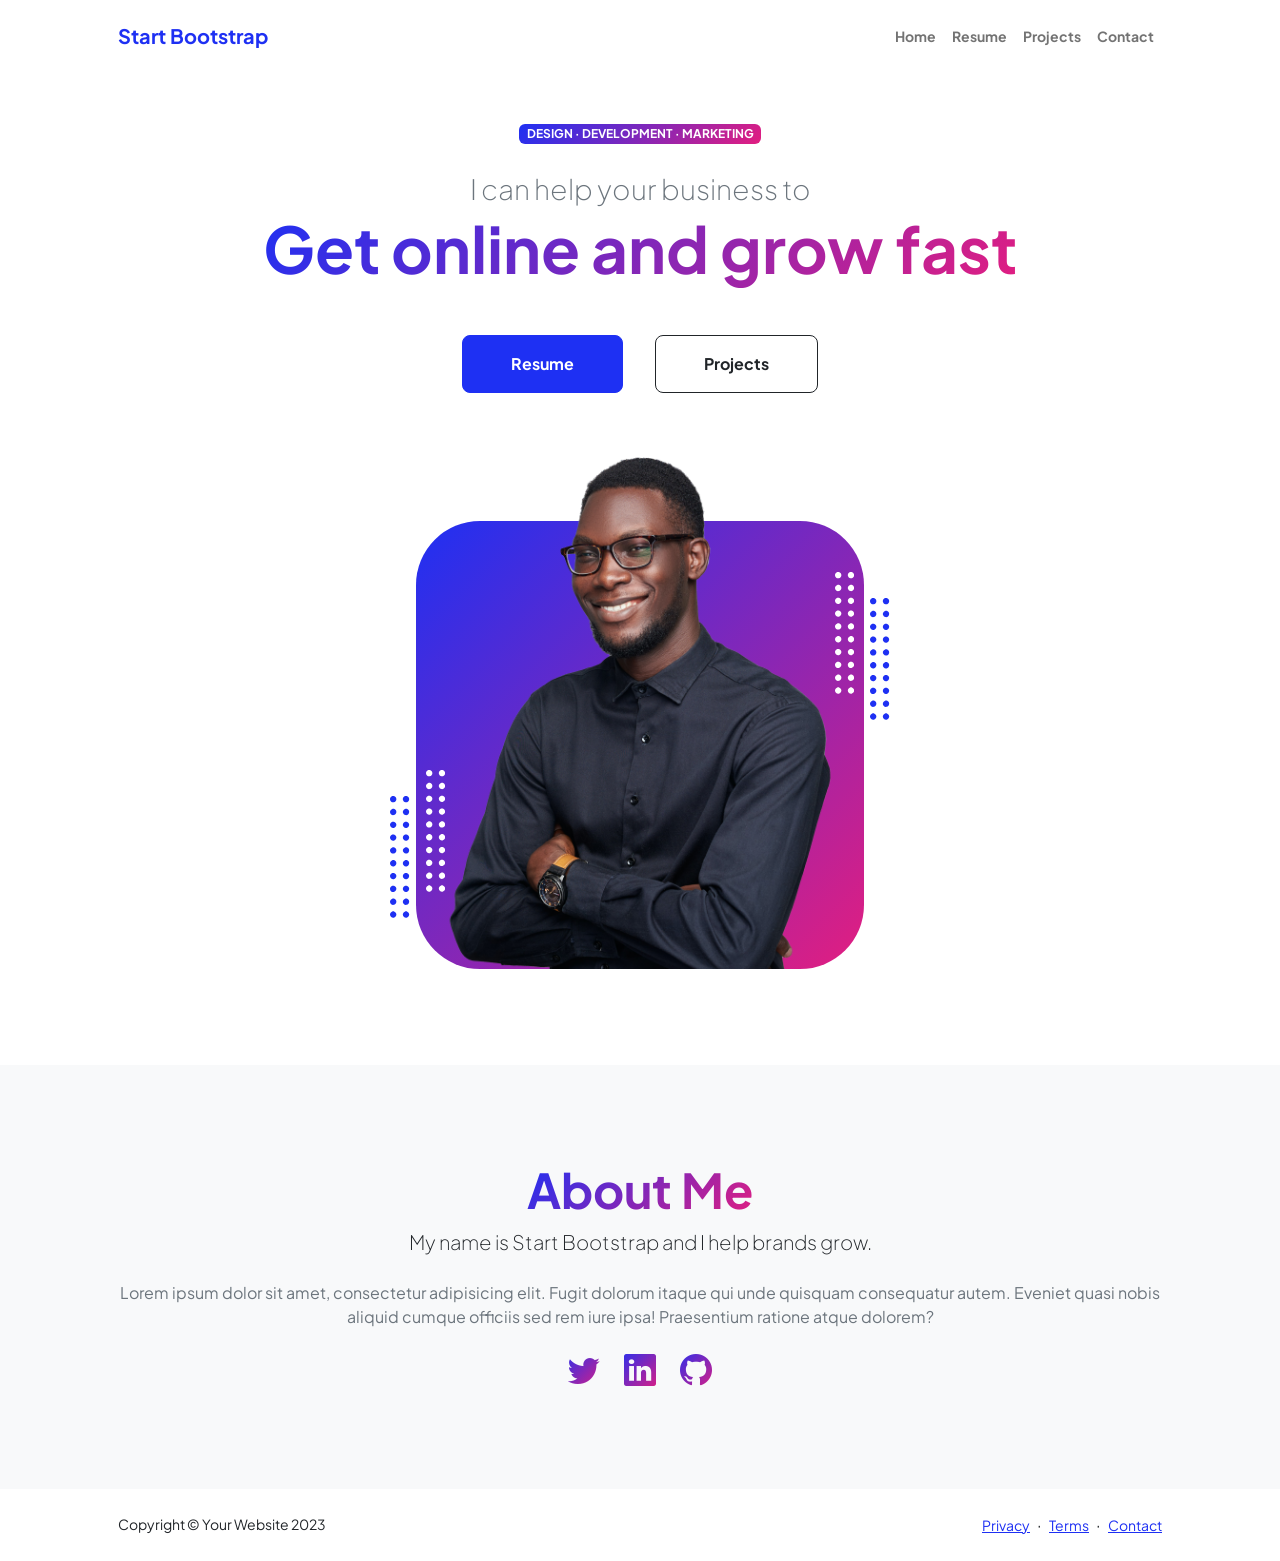
==== index.html @ ac18ca13 "removed pages folder and relocated children into main folder" ====
<!DOCTYPE html>
<html lang="en">
    <head>
        <meta charset="utf-8" />
        <meta name="viewport" content="width=device-width, initial-scale=1, shrink-to-fit=no" />
        <meta name="description" content="" />
        <meta name="author" content="" />
        <title>Personal - Start Bootstrap Theme</title>
        <!-- Favicon-->
        <link rel="icon" type="image/x-icon" href="assets/favicon.ico" />
        <!-- Custom Google font-->
        <link rel="preconnect" href="https://fonts.googleapis.com" />
        <link rel="preconnect" href="https://fonts.gstatic.com" crossorigin />
        <link href="https://fonts.googleapis.com/css2?family=Plus+Jakarta+Sans:wght@100;200;300;400;500;600;700;800;900&amp;display=swap" rel="stylesheet" />
        <!-- Bootstrap icons-->
        <link href="https://cdn.jsdelivr.net/npm/bootstrap-icons@1.8.1/font/bootstrap-icons.css" rel="stylesheet" />
        <!-- Core theme CSS (includes Bootstrap)-->
        <link href="css/styles.css" rel="stylesheet" />
    </head>
    <body class="d-flex flex-column h-100">
        <main class="flex-shrink-0">
            <!-- Navigation-->
            <nav class="navbar navbar-expand-lg navbar-light bg-white py-3">
                <div class="container px-5">
                    <a class="navbar-brand" href="index.html"><span class="fw-bolder text-primary">Start Bootstrap</span></a>
                    <button class="navbar-toggler" type="button" data-bs-toggle="collapse" data-bs-target="#navbarSupportedContent" aria-controls="navbarSupportedContent" aria-expanded="false" aria-label="Toggle navigation"><span class="navbar-toggler-icon"></span></button>
                    <div class="collapse navbar-collapse" id="navbarSupportedContent">
                        <ul class="navbar-nav ms-auto mb-2 mb-lg-0 small fw-bolder">
                            <li class="nav-item"><a class="nav-link" href="index.html">Home</a></li>
                            <li class="nav-item"><a class="nav-link" href="resume.html">Resume</a></li>
                            <li class="nav-item"><a class="nav-link" href="projects.html">Projects</a></li>
                            <li class="nav-item"><a class="nav-link" href="contact.html">Contact</a></li>
                        </ul>
                    </div>
                </div>
            </nav>
            <!-- Header-->
            <header class="py-5">
                <div class="container px-5 pb-5">
                    <div class="row gx-5 align-items-center">
                        <div class="col-xxl-5">
                            <!-- Header text content-->
                            <div class="text-center text-xxl-start">
                                <div class="badge bg-gradient-primary-to-secondary text-white mb-4"><div class="text-uppercase">Design &middot; Development &middot; Marketing</div></div>
                                <div class="fs-3 fw-light text-muted">I can help your business to</div>
                                <h1 class="display-3 fw-bolder mb-5"><span class="text-gradient d-inline">Get online and grow fast</span></h1>
                                <div class="d-grid gap-3 d-sm-flex justify-content-sm-center justify-content-xxl-start mb-3">
                                    <a class="btn btn-primary btn-lg px-5 py-3 me-sm-3 fs-6 fw-bolder" href="resume.html">Resume</a>
                                    <a class="btn btn-outline-dark btn-lg px-5 py-3 fs-6 fw-bolder" href="projects.html">Projects</a>
                                </div>
                            </div>
                        </div>
                        <div class="col-xxl-7">
                            <!-- Header profile picture-->
                            <div class="d-flex justify-content-center mt-5 mt-xxl-0">
                                <div class="profile bg-gradient-primary-to-secondary">
                                    <!-- TIP: For best results, use a photo with a transparent background like the demo example below-->
                                    <!-- Watch a tutorial on how to do this on YouTube (link)-->
                                    <img class="profile-img" src="assets/profile.png" alt="..." />
                                    <div class="dots-1">
                                        <!-- SVG Dots-->
                                        <svg version="1.1" xmlns="http://www.w3.org/2000/svg" xmlns:xlink="http://www.w3.org/1999/xlink" x="0px" y="0px" viewBox="0 0 191.6 1215.4" style="enable-background: new 0 0 191.6 1215.4" xml:space="preserve">
                                            <g transform="translate(0.000000,1280.000000) scale(0.100000,-0.100000)">
                                                <path d="M227.7,12788.6c-105-35-200-141-222-248c-43-206,163-412,369-369c155,32,275,190,260,339c-11,105-90,213-190,262        C383.7,12801.6,289.7,12808.6,227.7,12788.6z"></path>
                                                <path d="M1507.7,12788.6c-151-50-253-216-222-362c25-119,136-230,254-255c194-41,395,142,375,339c-11,105-90,213-190,262        C1663.7,12801.6,1569.7,12808.6,1507.7,12788.6z"></path>
                                                <path d="M227.7,11508.6c-105-35-200-141-222-248c-43-206,163-412,369-369c155,32,275,190,260,339c-11,105-90,213-190,262        C383.7,11521.6,289.7,11528.6,227.7,11508.6z"></path>
                                                <path d="M1507.7,11508.6c-151-50-253-216-222-362c25-119,136-230,254-255c194-41,395,142,375,339c-11,105-90,213-190,262        C1663.7,11521.6,1569.7,11528.6,1507.7,11508.6z"></path>
                                                <path d="M227.7,10228.6c-105-35-200-141-222-248c-43-206,163-412,369-369c155,32,275,190,260,339c-11,105-90,213-190,262        C383.7,10241.6,289.7,10248.6,227.7,10228.6z"></path>
                                                <path d="M1507.7,10228.6c-105-35-200-141-222-248c-43-206,163-412,369-369c155,32,275,190,260,339c-11,105-90,213-190,262        C1663.7,10241.6,1569.7,10248.6,1507.7,10228.6z"></path>
                                                <path d="M227.7,8948.6c-105-35-200-141-222-248c-43-206,163-412,369-369c155,32,275,190,260,339c-11,105-90,213-190,262        C383.7,8961.6,289.7,8968.6,227.7,8948.6z"></path>
                                                <path d="M1507.7,8948.6c-105-35-200-141-222-248c-43-206,163-412,369-369c155,32,275,190,260,339c-11,105-90,213-190,262        C1663.7,8961.6,1569.7,8968.6,1507.7,8948.6z"></path>
                                                <path d="M227.7,7668.6c-105-35-200-141-222-248c-43-206,163-412,369-369c155,32,275,190,260,339c-11,105-90,213-190,262        C383.7,7681.6,289.7,7688.6,227.7,7668.6z"></path>
                                                <path d="M1507.7,7668.6c-105-35-200-141-222-248c-43-206,163-412,369-369c155,32,275,190,260,339c-11,105-90,213-190,262        C1663.7,7681.6,1569.7,7688.6,1507.7,7668.6z"></path>
                                                <path d="M227.7,6388.6c-105-35-200-141-222-248c-43-206,163-412,369-369c155,32,275,190,260,339c-11,105-90,213-190,262        C383.7,6401.6,289.7,6408.6,227.7,6388.6z"></path>
                                                <path d="M1507.7,6388.6c-105-35-200-141-222-248c-43-206,163-412,369-369c155,32,275,190,260,339c-11,105-90,213-190,262        C1663.7,6401.6,1569.7,6408.6,1507.7,6388.6z"></path>
                                                <path d="M227.7,5108.6c-105-35-200-141-222-248c-43-206,163-412,369-369c155,32,275,190,260,339c-11,105-90,213-190,262        C383.7,5121.6,289.7,5128.6,227.7,5108.6z"></path>
                                                <path d="M1507.7,5108.6c-105-35-200-141-222-248c-43-206,163-412,369-369c155,32,275,190,260,339c-11,105-90,213-190,262        C1663.7,5121.6,1569.7,5128.6,1507.7,5108.6z"></path>
                                                <path d="M227.7,3828.6c-105-35-200-141-222-248c-43-206,163-412,369-369c155,32,275,190,260,339c-11,105-90,213-190,262        C383.7,3841.6,289.7,3848.6,227.7,3828.6z"></path>
                                                <path d="M1507.7,3828.6c-105-35-200-141-222-248c-43-206,163-412,369-369c155,32,275,190,260,339c-11,105-90,213-190,262        C1663.7,3841.6,1569.7,3848.6,1507.7,3828.6z"></path>
                                                <path d="M227.7,2548.6c-105-35-200-141-222-248c-43-206,163-412,369-369c155,32,275,190,260,339c-11,105-90,213-190,262        C383.7,2561.6,289.7,2568.6,227.7,2548.6z"></path>
                                                <path d="M1507.7,2548.6c-105-35-200-141-222-248c-43-206,163-412,369-369c155,32,275,190,260,339c-11,105-90,213-190,262        C1663.7,2561.6,1569.7,2568.6,1507.7,2548.6z"></path>
                                                <path d="M227.7,1268.6c-105-35-200-141-222-248c-43-206,163-412,369-369c155,32,275,190,260,339c-11,105-90,213-190,262        C383.7,1281.6,289.7,1288.6,227.7,1268.6z"></path>
                                                <path d="M1507.7,1268.6c-105-35-200-141-222-248c-43-206,163-412,369-369c155,32,275,190,260,339c-11,105-90,213-190,262        C1663.7,1281.6,1569.7,1288.6,1507.7,1268.6z"></path>
                                            </g>
                                        </svg>
                                        <!-- END of SVG dots-->
                                    </div>
                                    <div class="dots-2">
                                        <!-- SVG Dots-->
                                        <svg version="1.1" xmlns="http://www.w3.org/2000/svg" xmlns:xlink="http://www.w3.org/1999/xlink" x="0px" y="0px" viewBox="0 0 191.6 1215.4" style="enable-background: new 0 0 191.6 1215.4" xml:space="preserve">
                                            <g transform="translate(0.000000,1280.000000) scale(0.100000,-0.100000)">
                                                <path d="M227.7,12788.6c-105-35-200-141-222-248c-43-206,163-412,369-369c155,32,275,190,260,339c-11,105-90,213-190,262        C383.7,12801.6,289.7,12808.6,227.7,12788.6z"></path>
                                                <path d="M1507.7,12788.6c-151-50-253-216-222-362c25-119,136-230,254-255c194-41,395,142,375,339c-11,105-90,213-190,262        C1663.7,12801.6,1569.7,12808.6,1507.7,12788.6z"></path>
                                                <path d="M227.7,11508.6c-105-35-200-141-222-248c-43-206,163-412,369-369c155,32,275,190,260,339c-11,105-90,213-190,262        C383.7,11521.6,289.7,11528.6,227.7,11508.6z"></path>
                                                <path d="M1507.7,11508.6c-151-50-253-216-222-362c25-119,136-230,254-255c194-41,395,142,375,339c-11,105-90,213-190,262        C1663.7,11521.6,1569.7,11528.6,1507.7,11508.6z"></path>
                                                <path d="M227.7,10228.6c-105-35-200-141-222-248c-43-206,163-412,369-369c155,32,275,190,260,339c-11,105-90,213-190,262        C383.7,10241.6,289.7,10248.6,227.7,10228.6z"></path>
                                                <path d="M1507.7,10228.6c-105-35-200-141-222-248c-43-206,163-412,369-369c155,32,275,190,260,339c-11,105-90,213-190,262        C1663.7,10241.6,1569.7,10248.6,1507.7,10228.6z"></path>
                                                <path d="M227.7,8948.6c-105-35-200-141-222-248c-43-206,163-412,369-369c155,32,275,190,260,339c-11,105-90,213-190,262        C383.7,8961.6,289.7,8968.6,227.7,8948.6z"></path>
                                                <path d="M1507.7,8948.6c-105-35-200-141-222-248c-43-206,163-412,369-369c155,32,275,190,260,339c-11,105-90,213-190,262        C1663.7,8961.6,1569.7,8968.6,1507.7,8948.6z"></path>
                                                <path d="M227.7,7668.6c-105-35-200-141-222-248c-43-206,163-412,369-369c155,32,275,190,260,339c-11,105-90,213-190,262        C383.7,7681.6,289.7,7688.6,227.7,7668.6z"></path>
                                                <path d="M1507.7,7668.6c-105-35-200-141-222-248c-43-206,163-412,369-369c155,32,275,190,260,339c-11,105-90,213-190,262        C1663.7,7681.6,1569.7,7688.6,1507.7,7668.6z"></path>
                                                <path d="M227.7,6388.6c-105-35-200-141-222-248c-43-206,163-412,369-369c155,32,275,190,260,339c-11,105-90,213-190,262        C383.7,6401.6,289.7,6408.6,227.7,6388.6z"></path>
                                                <path d="M1507.7,6388.6c-105-35-200-141-222-248c-43-206,163-412,369-369c155,32,275,190,260,339c-11,105-90,213-190,262        C1663.7,6401.6,1569.7,6408.6,1507.7,6388.6z"></path>
                                                <path d="M227.7,5108.6c-105-35-200-141-222-248c-43-206,163-412,369-369c155,32,275,190,260,339c-11,105-90,213-190,262        C383.7,5121.6,289.7,5128.6,227.7,5108.6z"></path>
                                                <path d="M1507.7,5108.6c-105-35-200-141-222-248c-43-206,163-412,369-369c155,32,275,190,260,339c-11,105-90,213-190,262        C1663.7,5121.6,1569.7,5128.6,1507.7,5108.6z"></path>
                                                <path d="M227.7,3828.6c-105-35-200-141-222-248c-43-206,163-412,369-369c155,32,275,190,260,339c-11,105-90,213-190,262        C383.7,3841.6,289.7,3848.6,227.7,3828.6z"></path>
                                                <path d="M1507.7,3828.6c-105-35-200-141-222-248c-43-206,163-412,369-369c155,32,275,190,260,339c-11,105-90,213-190,262        C1663.7,3841.6,1569.7,3848.6,1507.7,3828.6z"></path>
                                                <path d="M227.7,2548.6c-105-35-200-141-222-248c-43-206,163-412,369-369c155,32,275,190,260,339c-11,105-90,213-190,262        C383.7,2561.6,289.7,2568.6,227.7,2548.6z"></path>
                                                <path d="M1507.7,2548.6c-105-35-200-141-222-248c-43-206,163-412,369-369c155,32,275,190,260,339c-11,105-90,213-190,262        C1663.7,2561.6,1569.7,2568.6,1507.7,2548.6z"></path>
                                                <path d="M227.7,1268.6c-105-35-200-141-222-248c-43-206,163-412,369-369c155,32,275,190,260,339c-11,105-90,213-190,262        C383.7,1281.6,289.7,1288.6,227.7,1268.6z"></path>
                                                <path d="M1507.7,1268.6c-105-35-200-141-222-248c-43-206,163-412,369-369c155,32,275,190,260,339c-11,105-90,213-190,262        C1663.7,1281.6,1569.7,1288.6,1507.7,1268.6z"></path>
                                            </g>
                                        </svg>
                                        <!-- END of SVG dots-->
                                    </div>
                                    <div class="dots-3">
                                        <!-- SVG Dots-->
                                        <svg version="1.1" xmlns="http://www.w3.org/2000/svg" xmlns:xlink="http://www.w3.org/1999/xlink" x="0px" y="0px" viewBox="0 0 191.6 1215.4" style="enable-background: new 0 0 191.6 1215.4" xml:space="preserve">
                                            <g transform="translate(0.000000,1280.000000) scale(0.100000,-0.100000)">
                                                <path d="M227.7,12788.6c-105-35-200-141-222-248c-43-206,163-412,369-369c155,32,275,190,260,339c-11,105-90,213-190,262        C383.7,12801.6,289.7,12808.6,227.7,12788.6z"></path>
                                                <path d="M1507.7,12788.6c-151-50-253-216-222-362c25-119,136-230,254-255c194-41,395,142,375,339c-11,105-90,213-190,262        C1663.7,12801.6,1569.7,12808.6,1507.7,12788.6z"></path>
                                                <path d="M227.7,11508.6c-105-35-200-141-222-248c-43-206,163-412,369-369c155,32,275,190,260,339c-11,105-90,213-190,262        C383.7,11521.6,289.7,11528.6,227.7,11508.6z"></path>
                                                <path d="M1507.7,11508.6c-151-50-253-216-222-362c25-119,136-230,254-255c194-41,395,142,375,339c-11,105-90,213-190,262        C1663.7,11521.6,1569.7,11528.6,1507.7,11508.6z"></path>
                                                <path d="M227.7,10228.6c-105-35-200-141-222-248c-43-206,163-412,369-369c155,32,275,190,260,339c-11,105-90,213-190,262        C383.7,10241.6,289.7,10248.6,227.7,10228.6z"></path>
                                                <path d="M1507.7,10228.6c-105-35-200-141-222-248c-43-206,163-412,369-369c155,32,275,190,260,339c-11,105-90,213-190,262        C1663.7,10241.6,1569.7,10248.6,1507.7,10228.6z"></path>
                                                <path d="M227.7,8948.6c-105-35-200-141-222-248c-43-206,163-412,369-369c155,32,275,190,260,339c-11,105-90,213-190,262        C383.7,8961.6,289.7,8968.6,227.7,8948.6z"></path>
                                                <path d="M1507.7,8948.6c-105-35-200-141-222-248c-43-206,163-412,369-369c155,32,275,190,260,339c-11,105-90,213-190,262        C1663.7,8961.6,1569.7,8968.6,1507.7,8948.6z"></path>
                                                <path d="M227.7,7668.6c-105-35-200-141-222-248c-43-206,163-412,369-369c155,32,275,190,260,339c-11,105-90,213-190,262        C383.7,7681.6,289.7,7688.6,227.7,7668.6z"></path>
                                                <path d="M1507.7,7668.6c-105-35-200-141-222-248c-43-206,163-412,369-369c155,32,275,190,260,339c-11,105-90,213-190,262        C1663.7,7681.6,1569.7,7688.6,1507.7,7668.6z"></path>
                                                <path d="M227.7,6388.6c-105-35-200-141-222-248c-43-206,163-412,369-369c155,32,275,190,260,339c-11,105-90,213-190,262        C383.7,6401.6,289.7,6408.6,227.7,6388.6z"></path>
                                                <path d="M1507.7,6388.6c-105-35-200-141-222-248c-43-206,163-412,369-369c155,32,275,190,260,339c-11,105-90,213-190,262        C1663.7,6401.6,1569.7,6408.6,1507.7,6388.6z"></path>
                                                <path d="M227.7,5108.6c-105-35-200-141-222-248c-43-206,163-412,369-369c155,32,275,190,260,339c-11,105-90,213-190,262        C383.7,5121.6,289.7,5128.6,227.7,5108.6z"></path>
                                                <path d="M1507.7,5108.6c-105-35-200-141-222-248c-43-206,163-412,369-369c155,32,275,190,260,339c-11,105-90,213-190,262        C1663.7,5121.6,1569.7,5128.6,1507.7,5108.6z"></path>
                                                <path d="M227.7,3828.6c-105-35-200-141-222-248c-43-206,163-412,369-369c155,32,275,190,260,339c-11,105-90,213-190,262        C383.7,3841.6,289.7,3848.6,227.7,3828.6z"></path>
                                                <path d="M1507.7,3828.6c-105-35-200-141-222-248c-43-206,163-412,369-369c155,32,275,190,260,339c-11,105-90,213-190,262        C1663.7,3841.6,1569.7,3848.6,1507.7,3828.6z"></path>
                                                <path d="M227.7,2548.6c-105-35-200-141-222-248c-43-206,163-412,369-369c155,32,275,190,260,339c-11,105-90,213-190,262        C383.7,2561.6,289.7,2568.6,227.7,2548.6z"></path>
                                                <path d="M1507.7,2548.6c-105-35-200-141-222-248c-43-206,163-412,369-369c155,32,275,190,260,339c-11,105-90,213-190,262        C1663.7,2561.6,1569.7,2568.6,1507.7,2548.6z"></path>
                                                <path d="M227.7,1268.6c-105-35-200-141-222-248c-43-206,163-412,369-369c155,32,275,190,260,339c-11,105-90,213-190,262        C383.7,1281.6,289.7,1288.6,227.7,1268.6z"></path>
                                                <path d="M1507.7,1268.6c-105-35-200-141-222-248c-43-206,163-412,369-369c155,32,275,190,260,339c-11,105-90,213-190,262        C1663.7,1281.6,1569.7,1288.6,1507.7,1268.6z"></path>
                                            </g>
                                        </svg>
                                        <!-- END of SVG dots-->
                                    </div>
                                    <div class="dots-4">
                                        <!-- SVG Dots-->
                                        <svg version="1.1" xmlns="http://www.w3.org/2000/svg" xmlns:xlink="http://www.w3.org/1999/xlink" x="0px" y="0px" viewBox="0 0 191.6 1215.4" style="enable-background: new 0 0 191.6 1215.4" xml:space="preserve">
                                            <g transform="translate(0.000000,1280.000000) scale(0.100000,-0.100000)">
                                                <path d="M227.7,12788.6c-105-35-200-141-222-248c-43-206,163-412,369-369c155,32,275,190,260,339c-11,105-90,213-190,262        C383.7,12801.6,289.7,12808.6,227.7,12788.6z"></path>
                                                <path d="M1507.7,12788.6c-151-50-253-216-222-362c25-119,136-230,254-255c194-41,395,142,375,339c-11,105-90,213-190,262        C1663.7,12801.6,1569.7,12808.6,1507.7,12788.6z"></path>
                                                <path d="M227.7,11508.6c-105-35-200-141-222-248c-43-206,163-412,369-369c155,32,275,190,260,339c-11,105-90,213-190,262        C383.7,11521.6,289.7,11528.6,227.7,11508.6z"></path>
                                                <path d="M1507.7,11508.6c-151-50-253-216-222-362c25-119,136-230,254-255c194-41,395,142,375,339c-11,105-90,213-190,262        C1663.7,11521.6,1569.7,11528.6,1507.7,11508.6z"></path>
                                                <path d="M227.7,10228.6c-105-35-200-141-222-248c-43-206,163-412,369-369c155,32,275,190,260,339c-11,105-90,213-190,262        C383.7,10241.6,289.7,10248.6,227.7,10228.6z"></path>
                                                <path d="M1507.7,10228.6c-105-35-200-141-222-248c-43-206,163-412,369-369c155,32,275,190,260,339c-11,105-90,213-190,262        C1663.7,10241.6,1569.7,10248.6,1507.7,10228.6z"></path>
                                                <path d="M227.7,8948.6c-105-35-200-141-222-248c-43-206,163-412,369-369c155,32,275,190,260,339c-11,105-90,213-190,262        C383.7,8961.6,289.7,8968.6,227.7,8948.6z"></path>
                                                <path d="M1507.7,8948.6c-105-35-200-141-222-248c-43-206,163-412,369-369c155,32,275,190,260,339c-11,105-90,213-190,262        C1663.7,8961.6,1569.7,8968.6,1507.7,8948.6z"></path>
                                                <path d="M227.7,7668.6c-105-35-200-141-222-248c-43-206,163-412,369-369c155,32,275,190,260,339c-11,105-90,213-190,262        C383.7,7681.6,289.7,7688.6,227.7,7668.6z"></path>
                                                <path d="M1507.7,7668.6c-105-35-200-141-222-248c-43-206,163-412,369-369c155,32,275,190,260,339c-11,105-90,213-190,262        C1663.7,7681.6,1569.7,7688.6,1507.7,7668.6z"></path>
                                                <path d="M227.7,6388.6c-105-35-200-141-222-248c-43-206,163-412,369-369c155,32,275,190,260,339c-11,105-90,213-190,262        C383.7,6401.6,289.7,6408.6,227.7,6388.6z"></path>
                                                <path d="M1507.7,6388.6c-105-35-200-141-222-248c-43-206,163-412,369-369c155,32,275,190,260,339c-11,105-90,213-190,262        C1663.7,6401.6,1569.7,6408.6,1507.7,6388.6z"></path>
                                                <path d="M227.7,5108.6c-105-35-200-141-222-248c-43-206,163-412,369-369c155,32,275,190,260,339c-11,105-90,213-190,262        C383.7,5121.6,289.7,5128.6,227.7,5108.6z"></path>
                                                <path d="M1507.7,5108.6c-105-35-200-141-222-248c-43-206,163-412,369-369c155,32,275,190,260,339c-11,105-90,213-190,262        C1663.7,5121.6,1569.7,5128.6,1507.7,5108.6z"></path>
                                                <path d="M227.7,3828.6c-105-35-200-141-222-248c-43-206,163-412,369-369c155,32,275,190,260,339c-11,105-90,213-190,262        C383.7,3841.6,289.7,3848.6,227.7,3828.6z"></path>
                                                <path d="M1507.7,3828.6c-105-35-200-141-222-248c-43-206,163-412,369-369c155,32,275,190,260,339c-11,105-90,213-190,262        C1663.7,3841.6,1569.7,3848.6,1507.7,3828.6z"></path>
                                                <path d="M227.7,2548.6c-105-35-200-141-222-248c-43-206,163-412,369-369c155,32,275,190,260,339c-11,105-90,213-190,262        C383.7,2561.6,289.7,2568.6,227.7,2548.6z"></path>
                                                <path d="M1507.7,2548.6c-105-35-200-141-222-248c-43-206,163-412,369-369c155,32,275,190,260,339c-11,105-90,213-190,262        C1663.7,2561.6,1569.7,2568.6,1507.7,2548.6z"></path>
                                                <path d="M227.7,1268.6c-105-35-200-141-222-248c-43-206,163-412,369-369c155,32,275,190,260,339c-11,105-90,213-190,262        C383.7,1281.6,289.7,1288.6,227.7,1268.6z"></path>
                                                <path d="M1507.7,1268.6c-105-35-200-141-222-248c-43-206,163-412,369-369c155,32,275,190,260,339c-11,105-90,213-190,262        C1663.7,1281.6,1569.7,1288.6,1507.7,1268.6z"></path>
                                            </g>
                                        </svg>
                                        <!-- END of SVG dots-->
                                    </div>
                                </div>
                            </div>
                        </div>
                    </div>
                </div>
            </header>
            <!-- About Section-->
            <section class="bg-light py-5">
                <div class="container px-5">
                    <div class="row gx-5 justify-content-center">
                        <div class="col-xxl-8">
                            <div class="text-center my-5">
                                <h2 class="display-5 fw-bolder"><span class="text-gradient d-inline">About Me</span></h2>
                                <p class="lead fw-light mb-4">My name is Start Bootstrap and I help brands grow.</p>
                                <p class="text-muted">Lorem ipsum dolor sit amet, consectetur adipisicing elit. Fugit dolorum itaque qui unde quisquam consequatur autem. Eveniet quasi nobis aliquid cumque officiis sed rem iure ipsa! Praesentium ratione atque dolorem?</p>
                                <div class="d-flex justify-content-center fs-2 gap-4">
                                    <a class="text-gradient" href="#!"><i class="bi bi-twitter"></i></a>
                                    <a class="text-gradient" href="#!"><i class="bi bi-linkedin"></i></a>
                                    <a class="text-gradient" href="#!"><i class="bi bi-github"></i></a>
                                </div>
                            </div>
                        </div>
                    </div>
                </div>
            </section>
        </main>
        <!-- Footer-->
        <footer class="bg-white py-4 mt-auto">
            <div class="container px-5">
                <div class="row align-items-center justify-content-between flex-column flex-sm-row">
                    <div class="col-auto"><div class="small m-0">Copyright &copy; Your Website 2023</div></div>
                    <div class="col-auto">
                        <a class="small" href="#!">Privacy</a>
                        <span class="mx-1">&middot;</span>
                        <a class="small" href="#!">Terms</a>
                        <span class="mx-1">&middot;</span>
                        <a class="small" href="#!">Contact</a>
                    </div>
                </div>
            </div>
        </footer>
        <!-- Bootstrap core JS-->
        <script src="https://cdn.jsdelivr.net/npm/bootstrap@5.2.3/dist/js/bootstrap.bundle.min.js"></script>
        <!-- Core theme JS-->
        <script src="js/scripts.js"></script>
    </body>
</html>
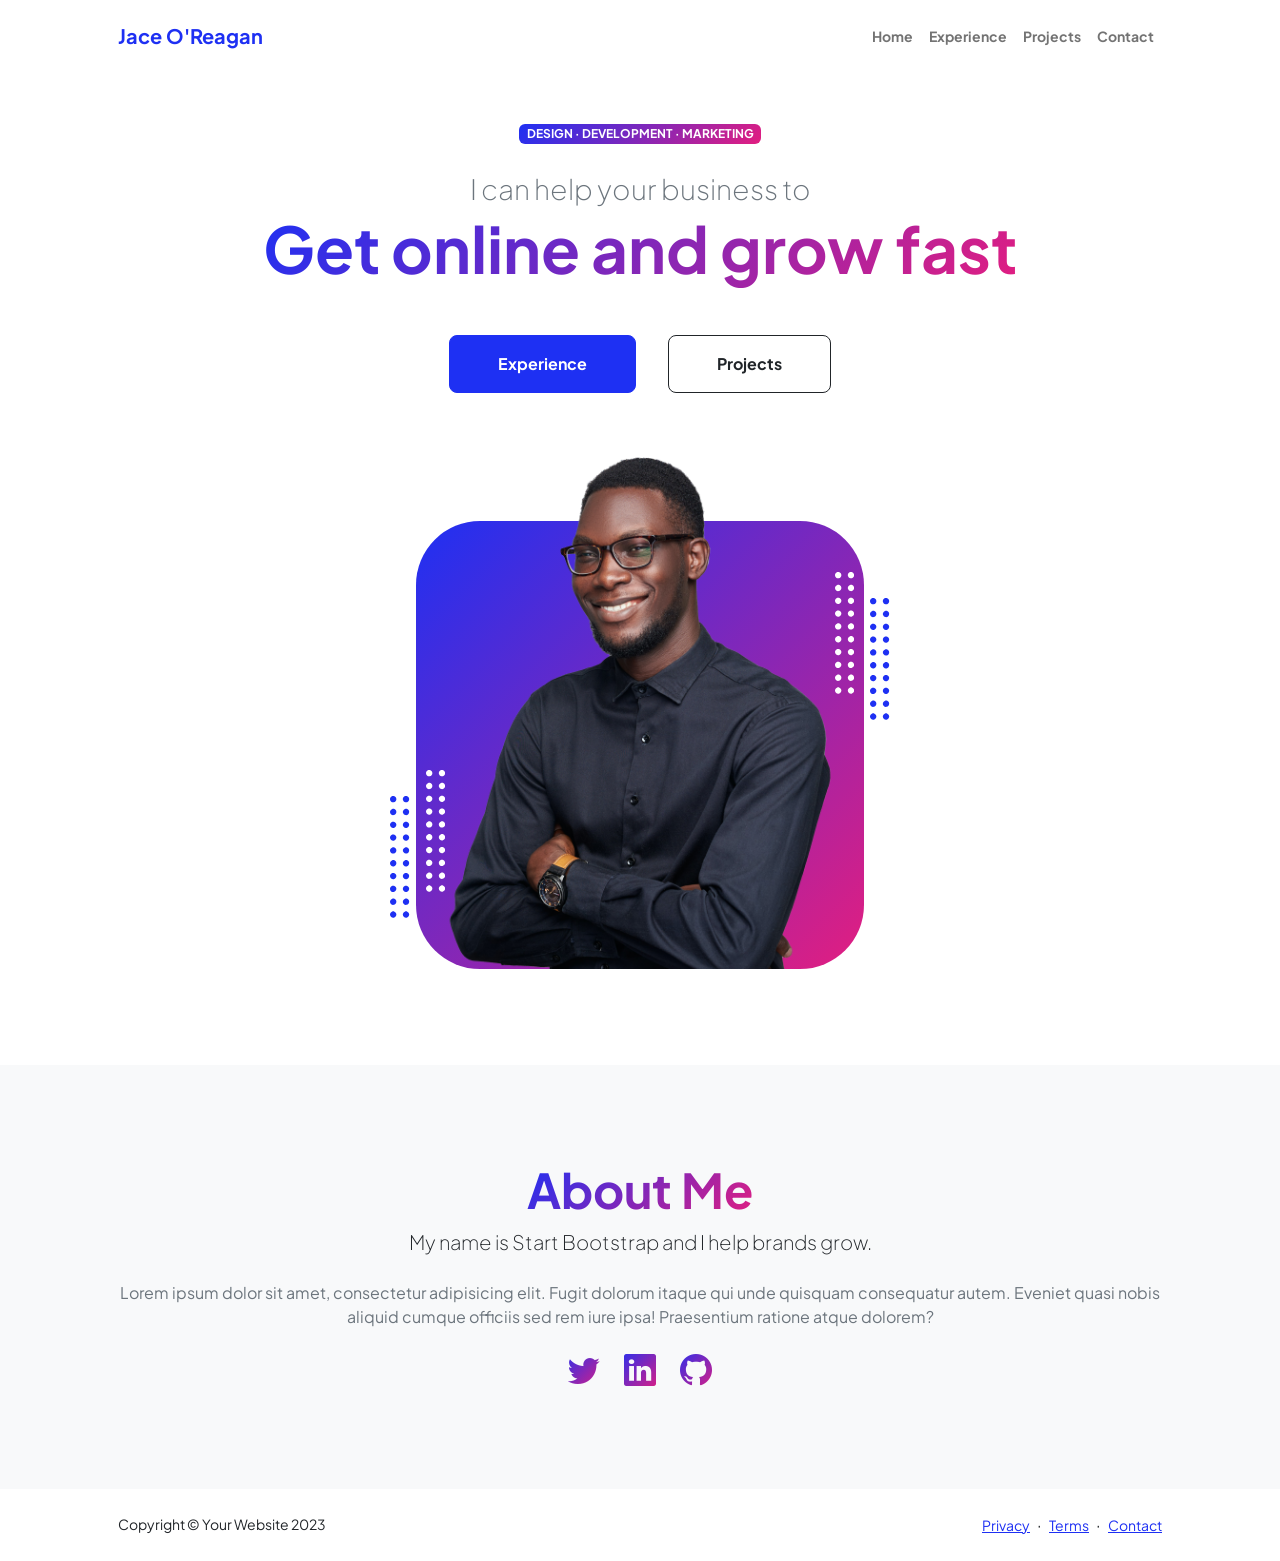
==== commit 3450b670: "experience page done. index header changed. github link points to my github" ====
--- a/index.html
+++ b/index.html
@@ -22,12 +22,12 @@
             <!-- Navigation-->
             <nav class="navbar navbar-expand-lg navbar-light bg-white py-3">
                 <div class="container px-5">
-                    <a class="navbar-brand" href="index.html"><span class="fw-bolder text-primary">Start Bootstrap</span></a>
+                    <a class="navbar-brand" href="index.html"><span class="fw-bolder text-primary">Jace O'Reagan</span></a>
                     <button class="navbar-toggler" type="button" data-bs-toggle="collapse" data-bs-target="#navbarSupportedContent" aria-controls="navbarSupportedContent" aria-expanded="false" aria-label="Toggle navigation"><span class="navbar-toggler-icon"></span></button>
                     <div class="collapse navbar-collapse" id="navbarSupportedContent">
                         <ul class="navbar-nav ms-auto mb-2 mb-lg-0 small fw-bolder">
                             <li class="nav-item"><a class="nav-link" href="index.html">Home</a></li>
-                            <li class="nav-item"><a class="nav-link" href="resume.html">Resume</a></li>
+                            <li class="nav-item"><a class="nav-link" href="experience.html">Experience</a></li>
                             <li class="nav-item"><a class="nav-link" href="projects.html">Projects</a></li>
                             <li class="nav-item"><a class="nav-link" href="contact.html">Contact</a></li>
                         </ul>
@@ -45,7 +45,7 @@
                                 <div class="fs-3 fw-light text-muted">I can help your business to</div>
                                 <h1 class="display-3 fw-bolder mb-5"><span class="text-gradient d-inline">Get online and grow fast</span></h1>
                                 <div class="d-grid gap-3 d-sm-flex justify-content-sm-center justify-content-xxl-start mb-3">
-                                    <a class="btn btn-primary btn-lg px-5 py-3 me-sm-3 fs-6 fw-bolder" href="resume.html">Resume</a>
+                                    <a class="btn btn-primary btn-lg px-5 py-3 me-sm-3 fs-6 fw-bolder" href="experience.html">Experience</a>
                                     <a class="btn btn-outline-dark btn-lg px-5 py-3 fs-6 fw-bolder" href="projects.html">Projects</a>
                                 </div>
                             </div>
@@ -187,7 +187,7 @@
                                 <div class="d-flex justify-content-center fs-2 gap-4">
                                     <a class="text-gradient" href="#!"><i class="bi bi-twitter"></i></a>
                                     <a class="text-gradient" href="#!"><i class="bi bi-linkedin"></i></a>
-                                    <a class="text-gradient" href="#!"><i class="bi bi-github"></i></a>
+                                    <a class="text-gradient" href="https://github.com/jaceoreagan"><i class="bi bi-github"></i></a>
                                 </div>
                             </div>
                         </div>
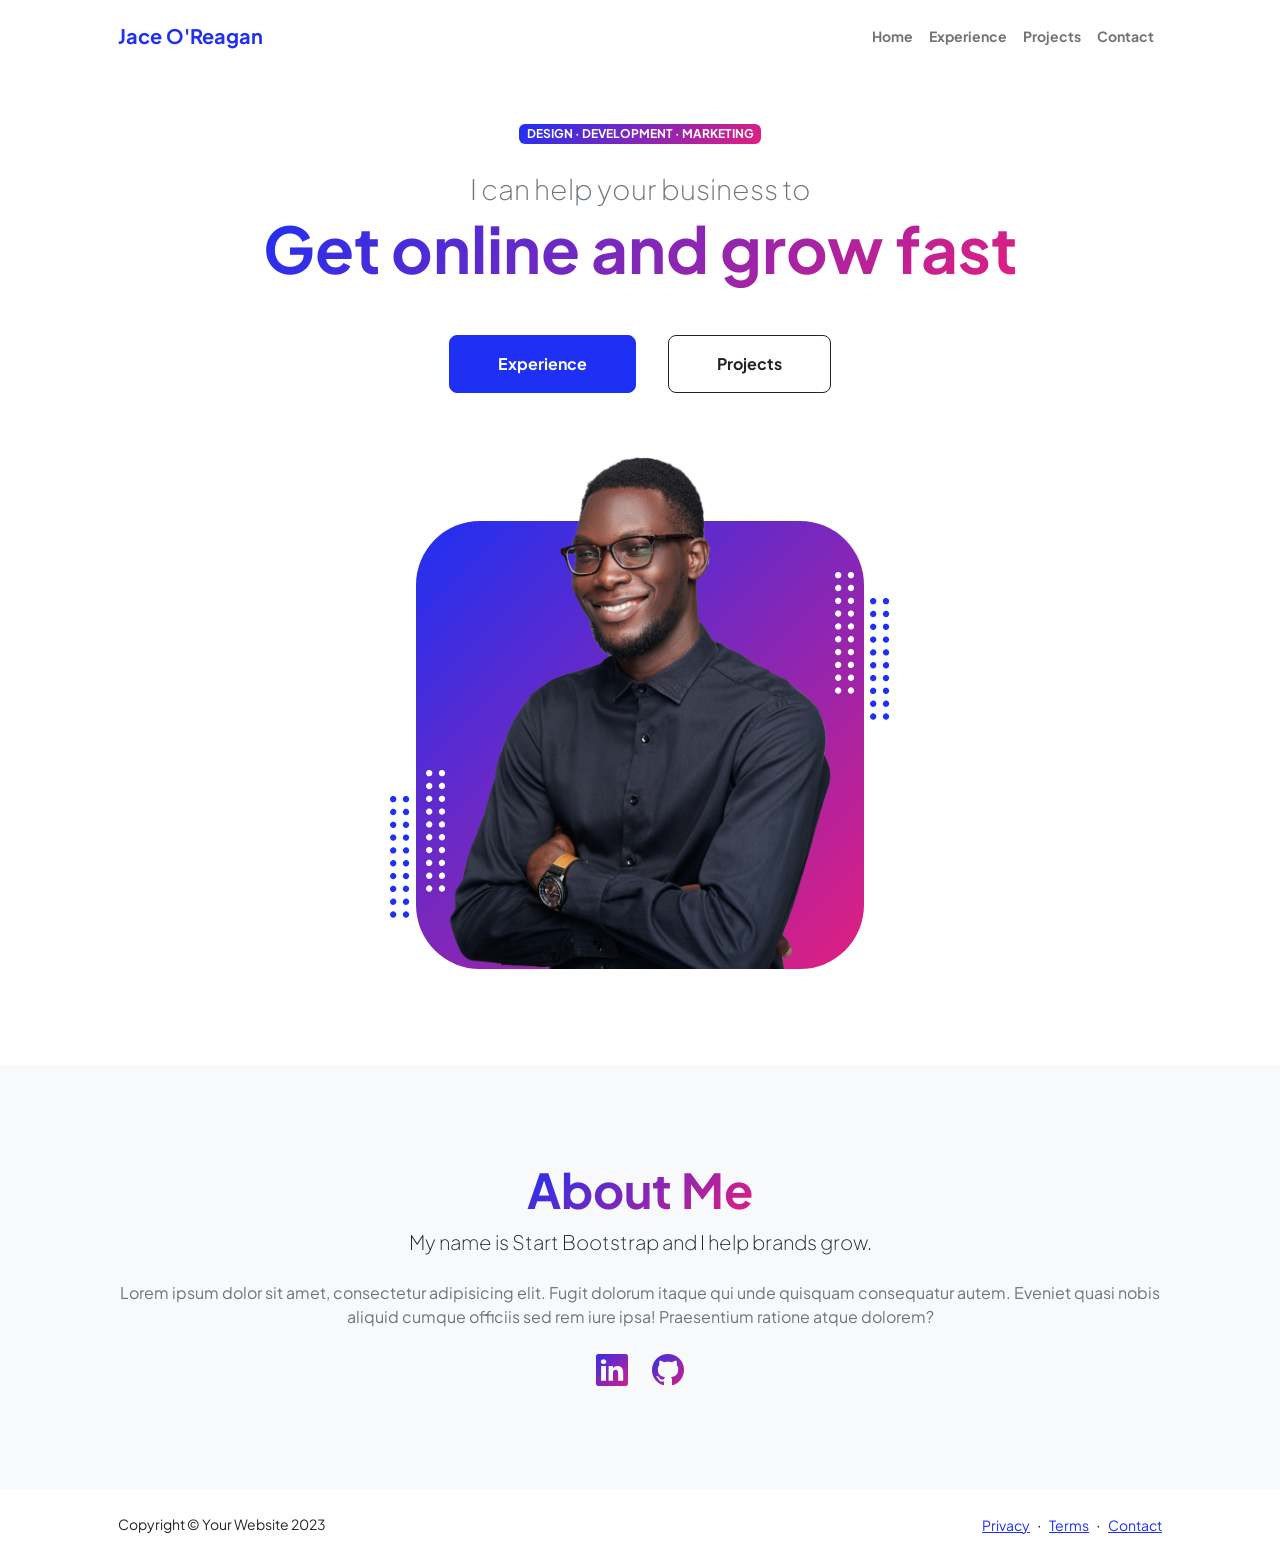
==== commit 6c9f5bdd: "actually fixed spelling in 'University'. Integrated linked, removed twitter icon." ====
--- a/index.html
+++ b/index.html
@@ -185,8 +185,7 @@
                                 <p class="lead fw-light mb-4">My name is Start Bootstrap and I help brands grow.</p>
                                 <p class="text-muted">Lorem ipsum dolor sit amet, consectetur adipisicing elit. Fugit dolorum itaque qui unde quisquam consequatur autem. Eveniet quasi nobis aliquid cumque officiis sed rem iure ipsa! Praesentium ratione atque dolorem?</p>
                                 <div class="d-flex justify-content-center fs-2 gap-4">
-                                    <a class="text-gradient" href="#!"><i class="bi bi-twitter"></i></a>
-                                    <a class="text-gradient" href="#!"><i class="bi bi-linkedin"></i></a>
+                                    <a class="text-gradient" href="https://www.linkedin.com/in/jace-o-reagan-6990803b5"><i class="bi bi-linkedin"></i></a>
                                     <a class="text-gradient" href="https://github.com/jaceoreagan"><i class="bi bi-github"></i></a>
                                 </div>
                             </div>
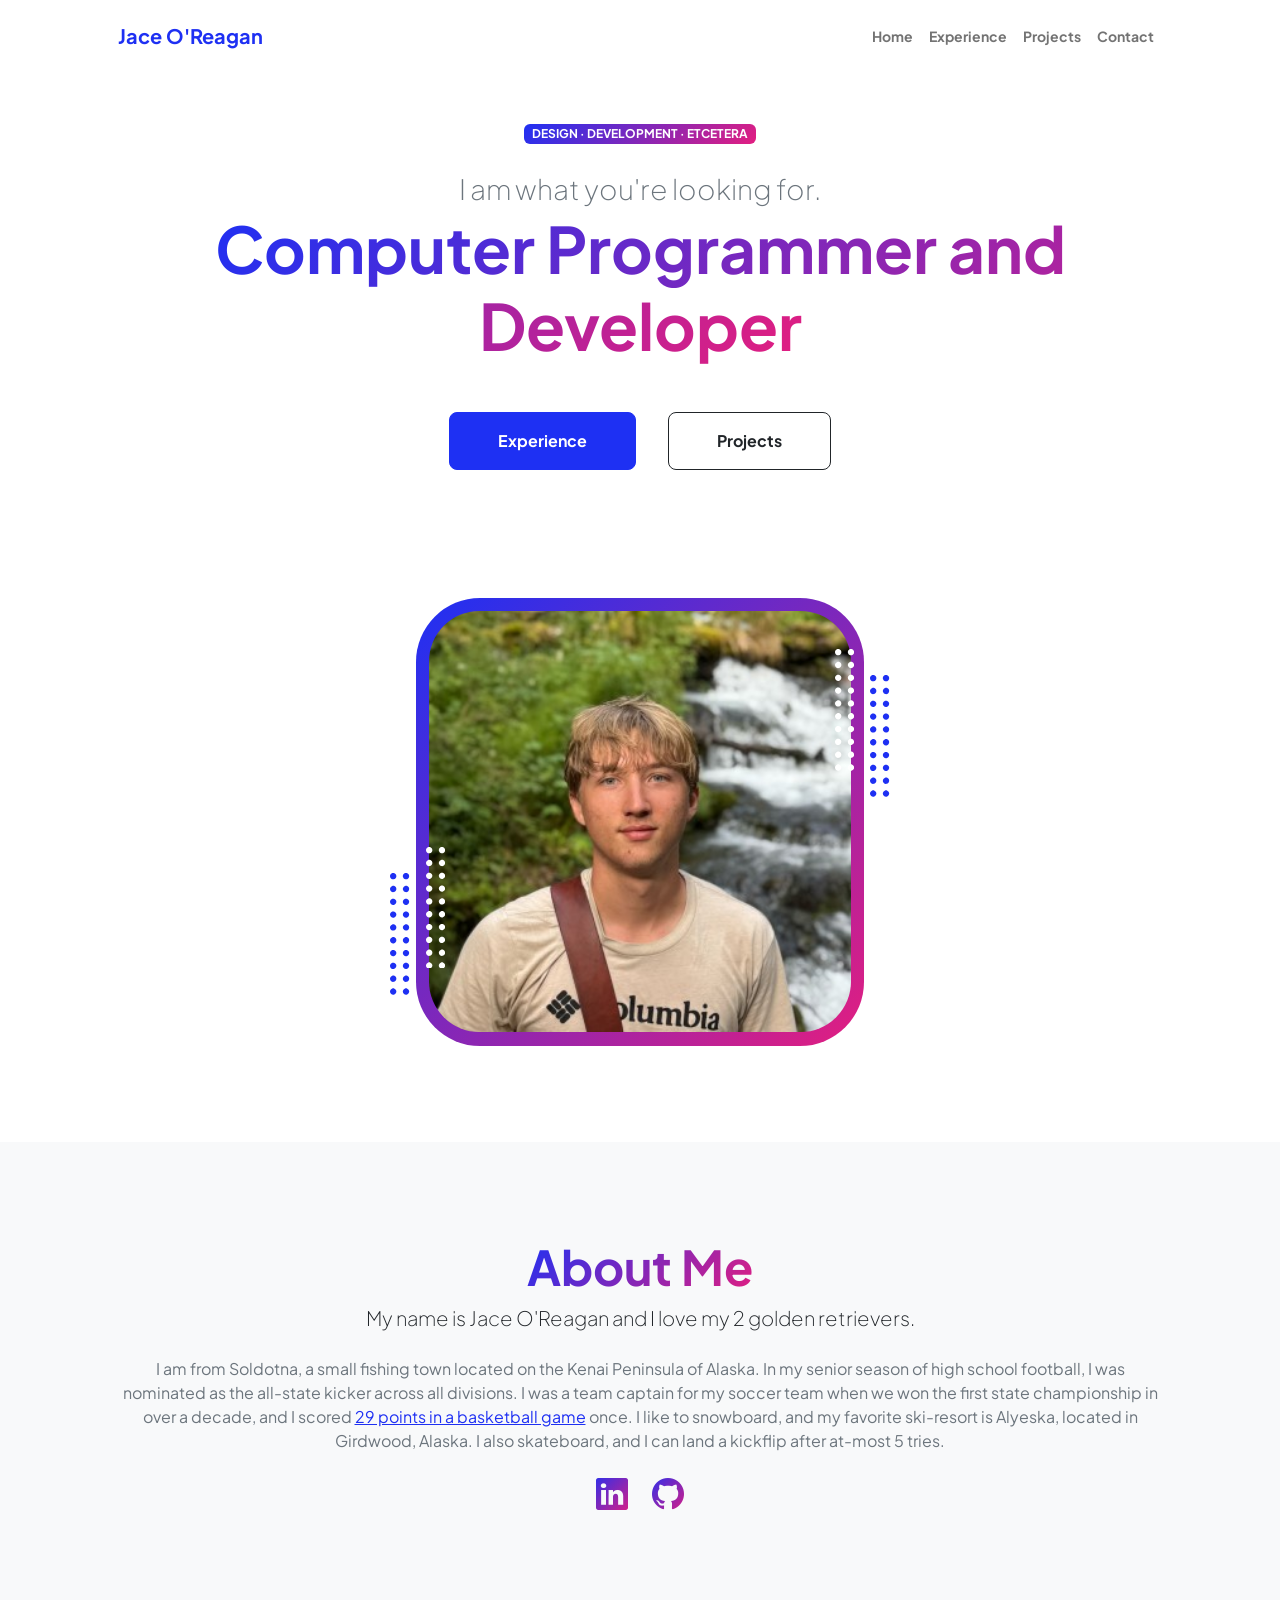
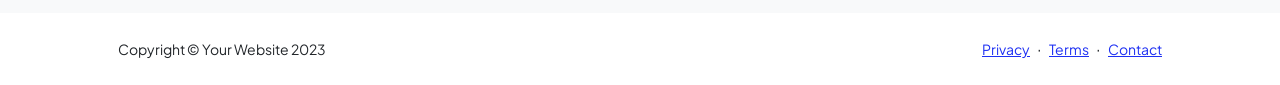
==== commit fb5a212c: "finished homepage, inserted link in 'about me'." ====
--- a/index.html
+++ b/index.html
@@ -41,9 +41,9 @@
                         <div class="col-xxl-5">
                             <!-- Header text content-->
                             <div class="text-center text-xxl-start">
-                                <div class="badge bg-gradient-primary-to-secondary text-white mb-4"><div class="text-uppercase">Design &middot; Development &middot; Marketing</div></div>
-                                <div class="fs-3 fw-light text-muted">I can help your business to</div>
-                                <h1 class="display-3 fw-bolder mb-5"><span class="text-gradient d-inline">Get online and grow fast</span></h1>
+                                <div class="badge bg-gradient-primary-to-secondary text-white mb-4"><div class="text-uppercase">Design &middot; Development &middot; Etcetera</div></div>
+                                <div class="fs-3 fw-light text-muted">I am what you're looking for.</div>
+                                <h1 class="display-3 fw-bolder mb-5"><span class="text-gradient d-inline">Computer Programmer and Developer</span></h1>
                                 <div class="d-grid gap-3 d-sm-flex justify-content-sm-center justify-content-xxl-start mb-3">
                                     <a class="btn btn-primary btn-lg px-5 py-3 me-sm-3 fs-6 fw-bolder" href="experience.html">Experience</a>
                                     <a class="btn btn-outline-dark btn-lg px-5 py-3 fs-6 fw-bolder" href="projects.html">Projects</a>
@@ -56,7 +56,9 @@
                                 <div class="profile bg-gradient-primary-to-secondary">
                                     <!-- TIP: For best results, use a photo with a transparent background like the demo example below-->
                                     <!-- Watch a tutorial on how to do this on YouTube (link)-->
-                                    <img class="profile-img" src="assets/profile.png" alt="..." />
+                                    <div class="profile-frame">
+                                        <img class="profile-img" src="assets/profile.jpg" alt="Jace O'Reagan" />
+                                    </div>
                                     <div class="dots-1">
                                         <!-- SVG Dots-->
                                         <svg version="1.1" xmlns="http://www.w3.org/2000/svg" xmlns:xlink="http://www.w3.org/1999/xlink" x="0px" y="0px" viewBox="0 0 191.6 1215.4" style="enable-background: new 0 0 191.6 1215.4" xml:space="preserve">
@@ -182,8 +184,8 @@
                         <div class="col-xxl-8">
                             <div class="text-center my-5">
                                 <h2 class="display-5 fw-bolder"><span class="text-gradient d-inline">About Me</span></h2>
-                                <p class="lead fw-light mb-4">My name is Start Bootstrap and I help brands grow.</p>
-                                <p class="text-muted">Lorem ipsum dolor sit amet, consectetur adipisicing elit. Fugit dolorum itaque qui unde quisquam consequatur autem. Eveniet quasi nobis aliquid cumque officiis sed rem iure ipsa! Praesentium ratione atque dolorem?</p>
+                                <p class="lead fw-light mb-4">My name is Jace O'Reagan and I love my 2 golden retrievers.</p>
+                                <p class="text-muted">I am from Soldotna, a small fishing town located on the Kenai Peninsula of Alaska. In my senior season of high school football, I was nominated as the all-state kicker across all divisions. I was a team captain for my soccer team when we won the first state championship in over a decade, and I scored <a href="https://www.peninsulaclarion.com/2024/02/23/friday-hoops-soldotna-splits-with-houston-on-senior-night/" target="_blank" rel="noopener">29 points in a basketball game</a> once. I like to snowboard, and my favorite ski-resort is Alyeska, located in Girdwood, Alaska. I also skateboard, and I can land a kickflip after at-most 5 tries.</p>
                                 <div class="d-flex justify-content-center fs-2 gap-4">
                                     <a class="text-gradient" href="https://www.linkedin.com/in/jace-o-reagan-6990803b5"><i class="bi bi-linkedin"></i></a>
                                     <a class="text-gradient" href="https://github.com/jaceoreagan"><i class="bi bi-github"></i></a>
